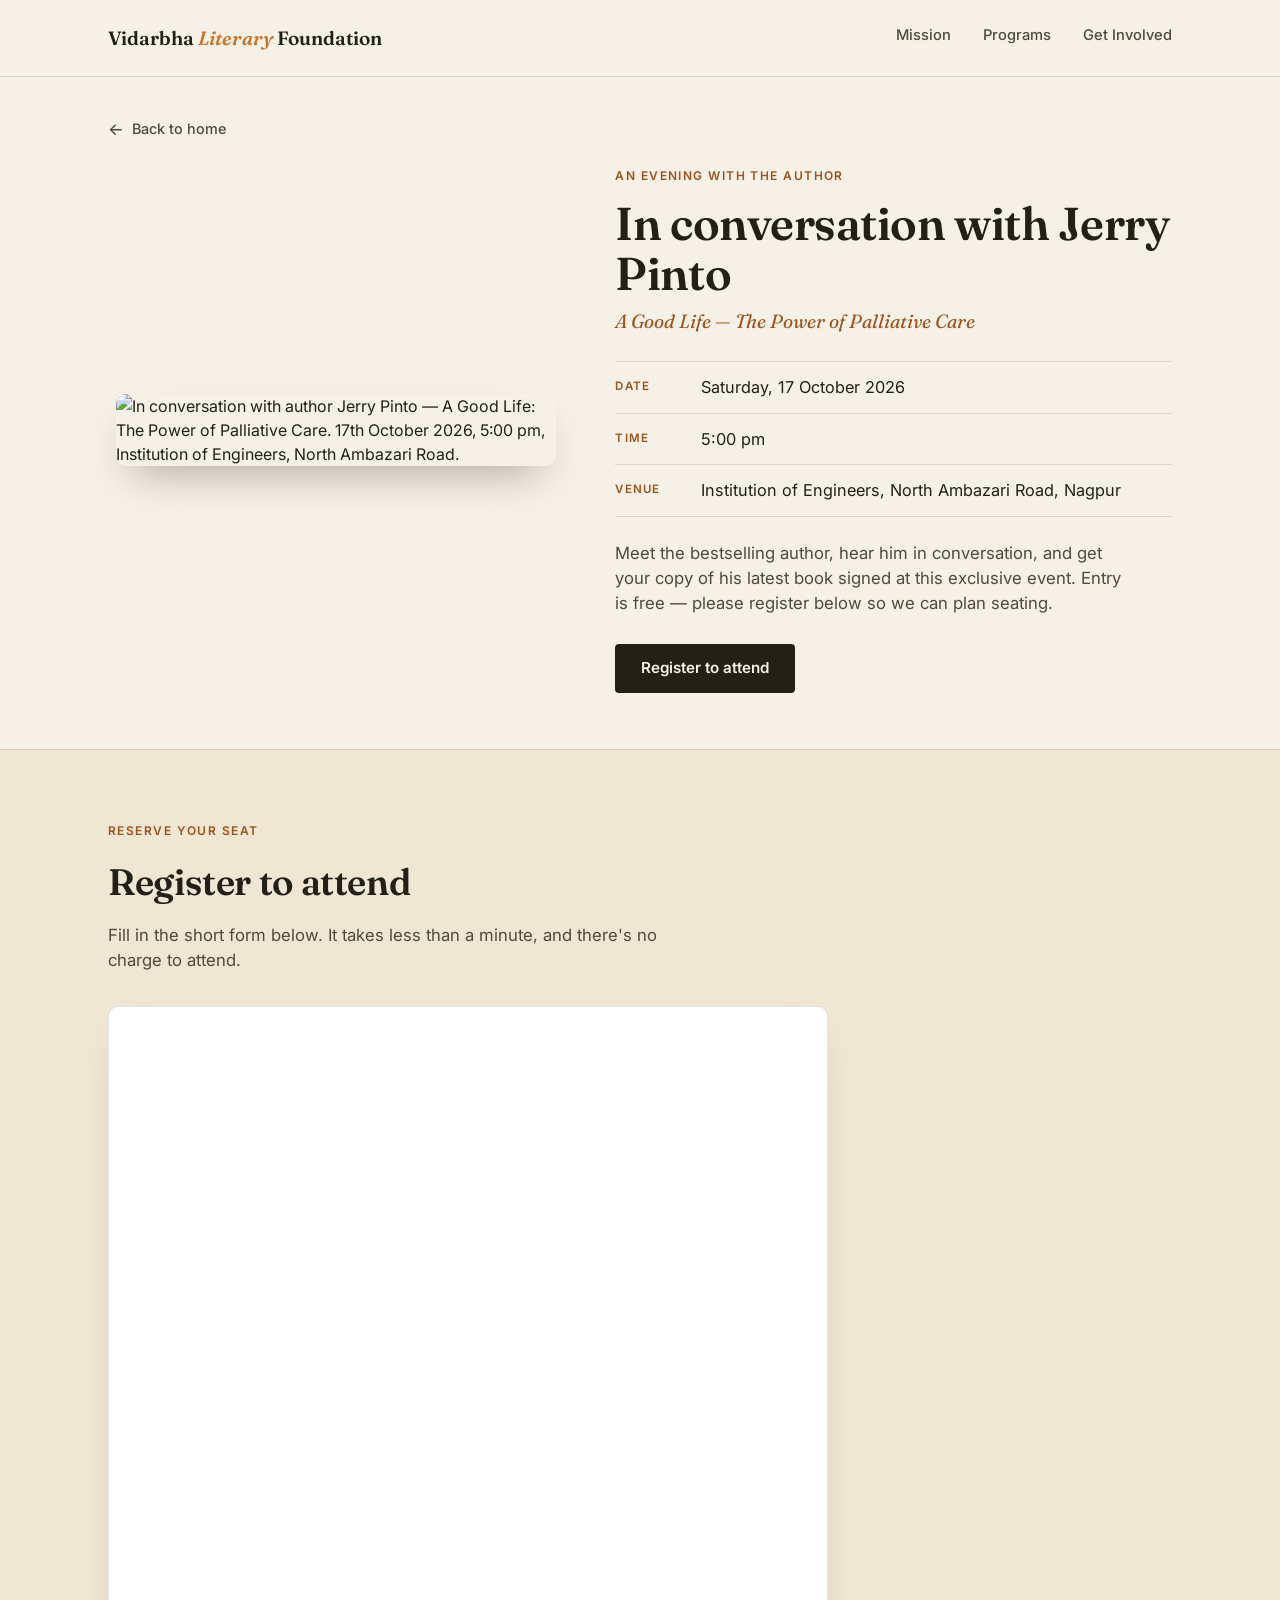
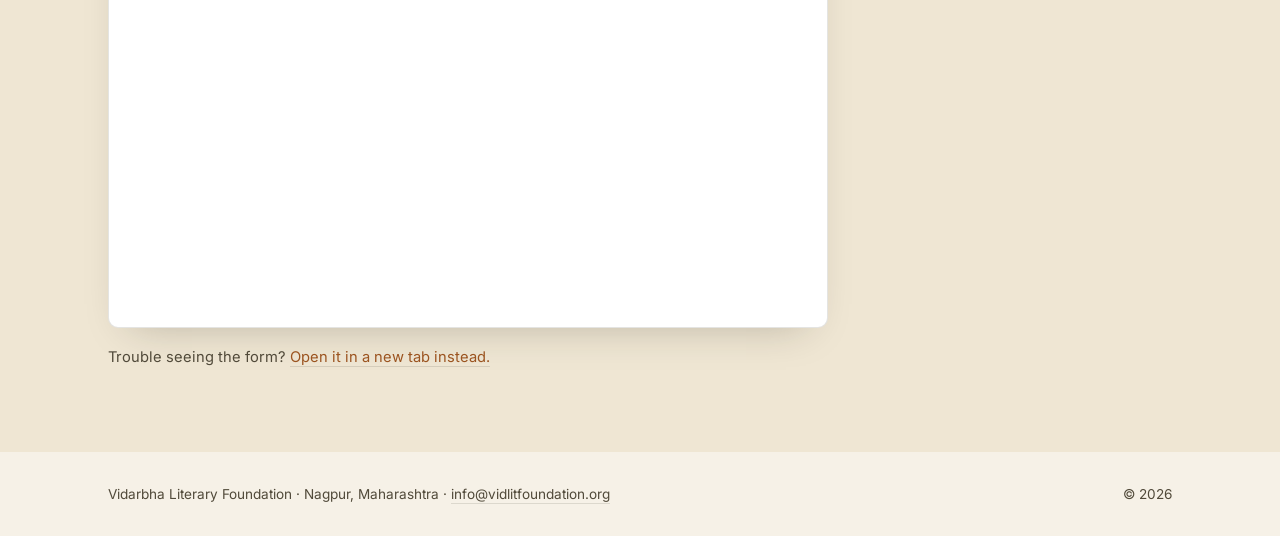
==== events.html @ 748b302e "Add events.html registration page with Jerry Pinto event and embedded Google Form" ====
<!DOCTYPE html>
<html lang="en">
<head>
<meta charset="UTF-8">
<meta name="viewport" content="width=device-width, initial-scale=1.0">
<title>Register &middot; Vidarbha Literary Foundation</title>
<meta name="description" content="Register to attend Vidarbha Literary Foundation events in Nagpur. In conversation with author Jerry Pinto — 17 October 2026, Institution of Engineers, North Ambazari Road.">
<link rel="preconnect" href="https://fonts.googleapis.com">
<link rel="preconnect" href="https://fonts.gstatic.com" crossorigin>
<link href="https://fonts.googleapis.com/css2?family=Fraunces:ital,opsz,wght@0,9..144,400;0,9..144,500;0,9..144,600;1,9..144,500&family=Tiro+Devanagari+Marathi:ital@0;1&family=Inter:wght@400;500;600&display=swap" rel="stylesheet">
<link rel="stylesheet" href="styles.css">
</head>
<body>

<header class="site-header">
  <div class="wrap header-inner">
    <a href="index.html#top" class="mark">Vidarbha <span class="mark-accent">Literary</span> Foundation </a>
    <nav class="nav">
      <a href="index.html#mission">Mission</a>
      <a href="index.html#programs">Programs</a>
      <a href="index.html#involve">Get Involved</a>
    </nav>
  </div>
</header>

<main id="top">

  <section class="event-hero">
    <div class="wrap">
      <a href="index.html#top" class="back-link"><span>&larr;</span> Back to home</a>

      <div class="event-hero-inner">

        <figure class="event-poster">
          <img src="assets/events/jerry-pinto-event.jpg"
               alt="In conversation with author Jerry Pinto — A Good Life: The Power of Palliative Care. 17th October 2026, 5:00 pm, Institution of Engineers, North Ambazari Road.">
        </figure>

        <div class="event-detail">
          <p class="eyebrow">An evening with the author</p>
          <h1>In conversation with Jerry Pinto</h1>
          <p class="event-tagline">A Good Life &mdash; The Power of Palliative Care</p>

          <ul class="event-facts">
            <li><span class="ef-label">Date</span><span class="ef-value">Saturday, 17 October 2026</span></li>
            <li><span class="ef-label">Time</span><span class="ef-value">5:00 pm</span></li>
            <li><span class="ef-label">Venue</span><span class="ef-value">Institution of Engineers, North Ambazari Road, Nagpur</span></li>
          </ul>

          <p class="event-blurb">Meet the bestselling author, hear him in conversation, and get your copy of his latest book signed at this exclusive event. Entry is free &mdash; please register below so we can plan seating.</p>

          <a href="#register" class="btn btn-primary">Register to attend</a>
        </div>

      </div>
    </div>
  </section>

  <section id="register" class="event-register">
    <div class="wrap">
      <p class="eyebrow">Reserve your seat</p>
      <h2>Register to attend</h2>
      <p class="register-note">Fill in the short form below. It takes less than a minute, and there's no charge to attend.</p>

      <div class="form-embed">
        <iframe
          src="https://docs.google.com/forms/d/e/1FAIpQLSd7gTxNficNeRsNKLKUkjPs3oEwN9eR02-To2cbUEwvg_stHw/viewform?embedded=true"
          width="100%" height="900" frameborder="0" marginheight="0" marginwidth="0"
          title="VLF Event Registration form">
          Loading the registration form&hellip;
        </iframe>
      </div>

      <p class="form-fallback">Trouble seeing the form? <a href="https://forms.gle/V7DaiuLiSs2oufFU7" target="_blank" rel="noopener">Open it in a new tab instead.</a></p>
    </div>
  </section>

</main>

<footer class="site-footer">
  <div class="wrap footer-inner">
    <span>Vidarbha Literary Foundation &middot; Nagpur, Maharashtra &middot; <a href="mailto:info@vidlitfoundation.org">info@vidlitfoundation.org</a></span>
    <span>&copy; <span id="year"></span></span>
  </div>
</footer>

<script>
  document.getElementById('year').textContent = new Date().getFullYear();
</script>
</body>
</html>
---- styles.css ----
/* ====== Tokens ====== */
:root {
  --paper: #F6F1E7;
  --paper-warm: #EFE6D3;
  --ink: #232017;
  --ink-soft: #514A3A;
  --marigold: #C9742B;
  --marigold-deep: #9B5420;
  --moss: #46563E;
  --rule: rgba(35, 32, 23, 0.12);

  --font-display: 'Fraunces', serif;
  --font-body: 'Inter', sans-serif;
  --font-deva: 'Tiro Devanagari Marathi', serif;

  --radius: 4px;
}

* { box-sizing: border-box; }

html { scroll-behavior: smooth; }

body {
  margin: 0;
  background: var(--paper);
  color: var(--ink);
  font-family: var(--font-body);
  line-height: 1.5;
  -webkit-font-smoothing: antialiased;
}

.wrap {
  max-width: 1120px;
  margin: 0 auto;
  padding: 0 28px;
}

a { color: inherit; }

h1, h2, h3 {
  font-family: var(--font-display);
  font-weight: 600;
  margin: 0;
  letter-spacing: -0.01em;
}

p { margin: 0; }

.eyebrow {
  font-family: var(--font-body);
  font-size: 0.75rem;
  font-weight: 600;
  text-transform: uppercase;
  letter-spacing: 0.12em;
  color: var(--marigold-deep);
  margin: 0 0 14px;
}

/* ====== Buttons ====== */
.btn {
  display: inline-block;
  padding: 13px 26px;
  border-radius: var(--radius);
  font-family: var(--font-body);
  font-weight: 600;
  font-size: 0.95rem;
  text-decoration: none;
  transition: transform 0.15s ease, box-shadow 0.15s ease;
}
.btn:focus-visible {
  outline: 3px solid var(--marigold);
  outline-offset: 2px;
}
.btn-primary {
  background: var(--ink);
  color: var(--paper);
}
.btn-primary:hover { transform: translateY(-1px); box-shadow: 0 6px 16px rgba(35,32,23,0.18); }
.btn-ghost {
  background: transparent;
  color: var(--ink);
  border: 1.5px solid var(--rule);
  margin-left: 12px;
}
.btn-ghost:hover { border-color: var(--ink); }
.btn-large { padding: 16px 34px; font-size: 1rem; margin-top: 8px; }

/* ====== Header ====== */
.site-header {
  position: sticky;
  top: 0;
  z-index: 10;
  background: rgba(246, 241, 231, 0.88);
  backdrop-filter: blur(8px);
  border-bottom: 1px solid var(--rule);
}
.header-inner {
  display: flex;
  align-items: center;
  justify-content: space-between;
  height: 76px;
}
.mark {
  font-family: var(--font-display);
  font-size: 1.2rem;
  font-weight: 600;
  text-decoration: none;
  color: var(--ink);
}
.mark-accent { color: var(--marigold); font-style: italic; }
.nav { display: flex; gap: 32px; }
.nav a {
  text-decoration: none;
  font-size: 0.92rem;
  font-weight: 500;
  color: var(--ink-soft);
  border-bottom: 2px solid transparent;
  padding-bottom: 4px;
  transition: color 0.15s, border-color 0.15s;
}
.nav a:hover { color: var(--ink); border-color: var(--marigold); }

/* ====== Hero ====== */
.hero { padding: 92px 0 64px; }
.hero-inner {
  display: grid;
  grid-template-columns: 1.15fr 0.85fr;
  gap: 56px;
  align-items: center;
}
.hero-text h1 {
  font-size: clamp(2.4rem, 4.2vw, 3.6rem);
  line-height: 1.08;
  margin-bottom: 26px;
  animation: heroFade 0.55s ease both;
}
@keyframes heroFade {
  from { opacity: 0; }
  to { opacity: 1; }
}
.hero-sub {
  font-size: 1.08rem;
  color: var(--ink-soft);
  max-width: 480px;
  margin-bottom: 34px;
}
.hero-actions { display: flex; align-items: center; }

/* Hero visual: featured Marathi quote plaque */
.hero-quote {
  position: relative;
  margin: 0;
  background: linear-gradient(158deg, #FFFDF8 0%, var(--paper-warm) 100%);
  border: 1px solid var(--rule);
  border-left: 4px solid var(--marigold);
  border-radius: 10px;
  padding: 40px 38px 34px;
  box-shadow: 0 18px 40px -18px rgba(35,32,23,0.28);
}
.hero-quote-label {
  font-family: var(--font-body);
  font-size: 0.72rem;
  font-weight: 600;
  letter-spacing: 0.14em;
  text-transform: uppercase;
  color: var(--marigold-deep);
  margin: 0 0 18px;
}
.hero-quote-text {
  margin: 0;
  font-family: var(--font-deva);
  font-size: clamp(2.15rem, 2.7vw, 2.65rem);
  line-height: 1.18;
  color: var(--ink);
  display: flex;
  flex-wrap: wrap;
  align-items: baseline;
  gap: 0.32em;
}
.vq-conj { color: var(--ink-soft); font-size: 0.82em; }
.vq-live { color: var(--marigold-deep); }
.hero-quote-rule {
  display: block;
  width: 46px;
  height: 3px;
  background: var(--marigold);
  border-radius: 2px;
  margin: 22px 0 20px;
}
.hero-quote-gloss {
  font-family: var(--font-display);
  font-style: italic;
  font-size: 1.12rem;
  color: var(--ink);
  margin: 0 0 10px;
}
.hero-quote-note {
  font-family: var(--font-body);
  font-size: 0.86rem;
  line-height: 1.55;
  color: var(--ink-soft);
  margin: 0 0 22px;
}
.hero-quote-note em { font-style: italic; color: var(--ink); }
.hero-quote-note [lang="mr"] { font-family: var(--font-deva); }
.hero-quote-attr {
  font-family: var(--font-deva);
  font-size: 0.92rem;
  color: var(--ink-soft);
  letter-spacing: 0.01em;
}

/* ====== Mission ====== */
.mission { padding: 96px 0; max-width: 880px; margin: 0 auto; }
.mission h2 {
  font-size: clamp(1.7rem, 3vw, 2.3rem);
  line-height: 1.2;
  margin: 0 0 28px;
}
.mission-body {
  font-size: 1.08rem;
  color: var(--ink-soft);
  max-width: 640px;
}

/* ====== Programs ====== */
.programs { padding: 0 0 100px; }
.programs h2 {
  font-size: clamp(1.7rem, 3vw, 2.3rem);
  margin-bottom: 44px;
  max-width: 600px;
}
.program-grid {
  display: grid;
  grid-template-columns: repeat(2, 1fr);
  gap: 24px;
}
.program-card {
  background: #fff;
  border: 1px solid var(--rule);
  border-radius: var(--radius);
  padding: 32px 28px;
}
.program-link {
  display: inline-block;
  margin: -6px 0 16px;
  font-family: var(--font-body);
  font-size: 0.9rem;
  color: var(--marigold-deep);
  text-decoration: none;
  border-bottom: 1px solid var(--rule);
  padding-bottom: 1px;
  transition: color 0.15s, border-color 0.15s;
}
.program-link:hover { color: var(--ink); border-color: var(--marigold); }


.program-mark {
  display: inline-block;
  font-size: 0.72rem;
  font-weight: 600;
  text-transform: uppercase;
  letter-spacing: 0.1em;
  color: var(--moss);
  background: rgba(70, 86, 62, 0.1);
  padding: 4px 10px;
  border-radius: 999px;
  margin-bottom: 18px;
}
.program-card h3 {
  font-size: 1.3rem;
  margin-bottom: 12px;
}
.program-card p {
  color: var(--ink-soft);
  font-size: 0.96rem;
  line-height: 1.6;
}

/* ====== Involve ====== */
.involve {
  background: var(--ink);
  color: var(--paper);
  padding: 96px 0;
}
.involve .eyebrow { color: var(--marigold); }
.involve h2 {
  font-size: clamp(1.7rem, 3vw, 2.3rem);
  max-width: 600px;
  margin-bottom: 48px;
}
.involve-grid {
  display: grid;
  grid-template-columns: repeat(3, 1fr);
  gap: 28px;
  margin-bottom: 48px;
}
.involve-item h3 {
  font-size: 1.15rem;
  margin-bottom: 10px;
  color: var(--paper);
}
.involve-item p {
  color: rgba(246, 241, 231, 0.72);
  font-size: 0.95rem;
  line-height: 1.6;
}
.involve .btn-primary {
  background: var(--marigold);
  color: var(--ink);
}
.involve .btn-primary:hover { box-shadow: 0 6px 16px rgba(201, 116, 43, 0.35); }

/* ====== Footer ====== */
.site-footer { padding: 32px 0; }
.footer-inner a {
  color: inherit;
  text-decoration: none;
  border-bottom: 1px solid var(--rule);
  padding-bottom: 1px;
  transition: color 0.15s, border-color 0.15s;
}
.footer-inner a:hover { color: var(--marigold-deep); border-color: var(--marigold); }
.footer-inner {
  display: flex;
  justify-content: space-between;
  font-size: 0.85rem;
  color: var(--ink-soft);
}

/* ====== Responsive ====== */
@media (max-width: 860px) {
  .hero-inner { grid-template-columns: 1fr; }
  .hero-quote { margin-top: 8px; padding: 32px 28px 28px; }
  .program-grid { grid-template-columns: 1fr; }
  .involve-grid { grid-template-columns: 1fr; gap: 32px; }
  .nav { display: none; }
  .footer-inner { flex-direction: column; gap: 6px; }
}

@media (prefers-reduced-motion: reduce) {
  * { transition: none !important; animation: none !important; scroll-behavior: auto !important; }
}

/* ====== Sub-pages (LitSpark + book pages) ====== */
.back-link {
  display: inline-flex;
  align-items: center;
  gap: 8px;
  font-family: var(--font-body);
  font-size: 0.9rem;
  font-weight: 500;
  color: var(--ink-soft);
  text-decoration: none;
  transition: color 0.15s;
}
.back-link:hover { color: var(--marigold-deep); }
.back-link span { font-size: 1.15em; line-height: 1; }

/* LitSpark hero: text + poster */
.litspark-hero { padding: 56px 0 40px; }
.litspark-hero-inner {
  display: grid;
  grid-template-columns: 1.25fr 0.75fr;
  gap: 56px;
  align-items: center;
  margin-top: 26px;
}
.litspark-hero h1 {
  font-size: clamp(2.2rem, 4.2vw, 3.4rem);
  line-height: 1.06;
  margin-bottom: 8px;
}
.litspark-tagline {
  font-family: var(--font-display);
  font-style: italic;
  font-size: 1.25rem;
  color: var(--marigold-deep);
  margin-bottom: 24px;
}
.litspark-poster { margin: 0; justify-self: center; }
.litspark-poster img {
  display: block;
  width: 100%;
  max-width: 300px;
  height: auto;
  border-radius: 10px;
  box-shadow: 0 18px 40px -18px rgba(35,32,23,0.4);
}

/* Prose blocks */
.prose { max-width: 680px; }
.prose p {
  font-size: 1.05rem;
  color: var(--ink-soft);
  margin-bottom: 20px;
}
.prose p:last-child { margin-bottom: 0; }
.prose a {
  color: var(--marigold-deep);
  text-decoration: none;
  border-bottom: 1px solid var(--rule);
  transition: border-color 0.15s, color 0.15s;
}
.prose a:hover { color: var(--ink); border-color: var(--marigold); }

/* Callout */
.callout {
  background: rgba(70, 86, 62, 0.08);
  border-left: 4px solid var(--moss);
  border-radius: var(--radius);
  padding: 18px 22px;
  margin: 8px 0 0;
  font-size: 0.98rem;
  color: var(--ink-soft);
  max-width: 640px;
}

/* Book picks on LitSpark page */
.book-picks { padding: 24px 0 100px; }
.book-picks .picks-note { color: var(--ink-soft); margin: 6px 0 32px; max-width: 560px; }
.picks-grid {
  display: grid;
  grid-template-columns: repeat(2, minmax(0, 1fr));
  gap: 32px;
  max-width: 620px;
}
.cover-card {
  display: block;
  text-decoration: none;
  color: inherit;
  background: #fff;
  border: 1px solid var(--rule);
  border-radius: 10px;
  padding: 26px 24px;
  text-align: center;
  transition: transform 0.18s ease, box-shadow 0.18s ease, border-color 0.18s ease;
}
.cover-card:hover {
  transform: translateY(-4px);
  box-shadow: 0 20px 40px -20px rgba(35,32,23,0.32);
  border-color: var(--marigold);
}
.cover-card img {
  display: block;
  width: 100%;
  max-width: 190px;
  height: auto;
  margin: 0 auto 18px;
  border-radius: 4px;
  box-shadow: 0 12px 26px -12px rgba(35,32,23,0.45);
}
.cover-card h3 { font-size: 1.12rem; margin-bottom: 6px; }
.cover-card .cover-cta {
  font-family: var(--font-body);
  font-size: 0.82rem;
  font-weight: 600;
  letter-spacing: 0.02em;
  color: var(--marigold-deep);
}

/* Book detail hero */
.book-hero { padding: 44px 0 56px; }
.book-hero-inner {
  display: grid;
  grid-template-columns: 300px 1fr;
  gap: 56px;
  align-items: start;
  margin-top: 26px;
}
.book-cover-figure { margin: 0; position: sticky; top: 100px; }
.book-cover-figure img {
  display: block;
  width: 100%;
  height: auto;
  border-radius: 6px;
  box-shadow: 0 22px 44px -20px rgba(35,32,23,0.5);
}
.book-hero-text h1 { font-size: clamp(2rem, 3.6vw, 2.8rem); margin-bottom: 4px; }
.book-byline {
  font-family: var(--font-display);
  font-style: italic;
  font-size: 1.15rem;
  color: var(--marigold-deep);
  margin-bottom: 22px;
}

/* Resource sections */
.resources { padding: 0 0 100px; }
.resource-group { margin-bottom: 46px; }
.resource-group:last-child { margin-bottom: 0; }
.resource-group h2 { font-size: 1.4rem; margin-bottom: 6px; }
.resource-group .group-sub { font-size: 0.95rem; color: var(--ink-soft); margin-bottom: 20px; max-width: 620px; }
.resource-list {
  list-style: none;
  margin: 0;
  padding: 0;
  display: grid;
  grid-template-columns: repeat(2, minmax(0, 1fr));
  gap: 14px 36px;
}
.resource-list li { border-bottom: 1px solid var(--rule); padding-bottom: 13px; }
.resource-list a {
  display: block;
  text-decoration: none;
  color: var(--ink);
  font-weight: 600;
  font-size: 0.98rem;
  transition: color 0.15s;
}
.resource-list a:hover { color: var(--marigold-deep); }
.resource-list .r-desc {
  display: block;
  font-family: var(--font-body);
  font-size: 0.85rem;
  font-weight: 400;
  color: var(--ink-soft);
  margin-top: 3px;
}

/* Sub-page responsive */
@media (max-width: 860px) {
  .litspark-hero-inner { grid-template-columns: 1fr; gap: 34px; }
  .litspark-poster { order: -1; justify-self: start; }
  .book-hero-inner { grid-template-columns: 1fr; gap: 30px; max-width: 440px; }
  .book-cover-figure { position: static; max-width: 260px; }
  .resource-list { grid-template-columns: 1fr; }
}
@media (max-width: 480px) {
  .picks-grid { grid-template-columns: 1fr; max-width: 260px; }
}
/* ====== Events / Registration page ====== */
.event-hero { padding: 40px 0 56px; }
.event-hero-inner {
  display: grid;
  grid-template-columns: 0.9fr 1.1fr;
  gap: 52px;
  align-items: center;
  margin-top: 26px;
}
.event-poster { margin: 0; justify-self: center; }
.event-poster img {
  display: block;
  width: 100%;
  max-width: 440px;
  height: auto;
  border-radius: 10px;
  box-shadow: 0 20px 44px -18px rgba(35,32,23,0.42);
}
.event-detail h1 {
  font-size: clamp(2rem, 3.6vw, 2.9rem);
  line-height: 1.08;
  margin-bottom: 8px;
}
.event-tagline {
  font-family: var(--font-display);
  font-style: italic;
  font-size: 1.2rem;
  color: var(--marigold-deep);
  margin-bottom: 26px;
}
.event-facts {
  list-style: none;
  margin: 0 0 24px;
  padding: 0;
  border-top: 1px solid var(--rule);
}
.event-facts li {
  display: flex;
  gap: 18px;
  padding: 13px 0;
  border-bottom: 1px solid var(--rule);
}
.ef-label {
  flex: 0 0 68px;
  font-family: var(--font-body);
  font-size: 0.72rem;
  font-weight: 600;
  text-transform: uppercase;
  letter-spacing: 0.1em;
  color: var(--marigold-deep);
  padding-top: 3px;
}
.ef-value {
  font-size: 1.02rem;
  color: var(--ink);
}
.event-blurb {
  font-size: 1.05rem;
  color: var(--ink-soft);
  max-width: 520px;
  margin-bottom: 28px;
}

/* Registration form section */
.event-register {
  background: var(--paper-warm);
  padding: 72px 0 84px;
  border-top: 1px solid var(--rule);
}
.event-register h2 {
  font-size: clamp(1.7rem, 3vw, 2.3rem);
  margin-bottom: 14px;
}
.register-note {
  font-size: 1.05rem;
  color: var(--ink-soft);
  max-width: 560px;
  margin-bottom: 32px;
}
.form-embed {
  background: #fff;
  border: 1px solid var(--rule);
  border-radius: 10px;
  padding: 10px;
  box-shadow: 0 18px 40px -22px rgba(35,32,23,0.28);
  max-width: 720px;
}
.form-embed iframe {
  display: block;
  width: 100%;
  border: 0;
  border-radius: 6px;
}
.form-fallback {
  margin-top: 18px;
  font-size: 0.92rem;
  color: var(--ink-soft);
}
.form-fallback a {
  color: var(--marigold-deep);
  text-decoration: none;
  border-bottom: 1px solid var(--rule);
  transition: color 0.15s, border-color 0.15s;
}
.form-fallback a:hover { color: var(--ink); border-color: var(--marigold); }

/* Events page responsive */
@media (max-width: 860px) {
  .event-hero-inner { grid-template-columns: 1fr; gap: 32px; }
  .event-poster { order: -1; justify-self: start; }
  .event-poster img { max-width: 100%; }
}
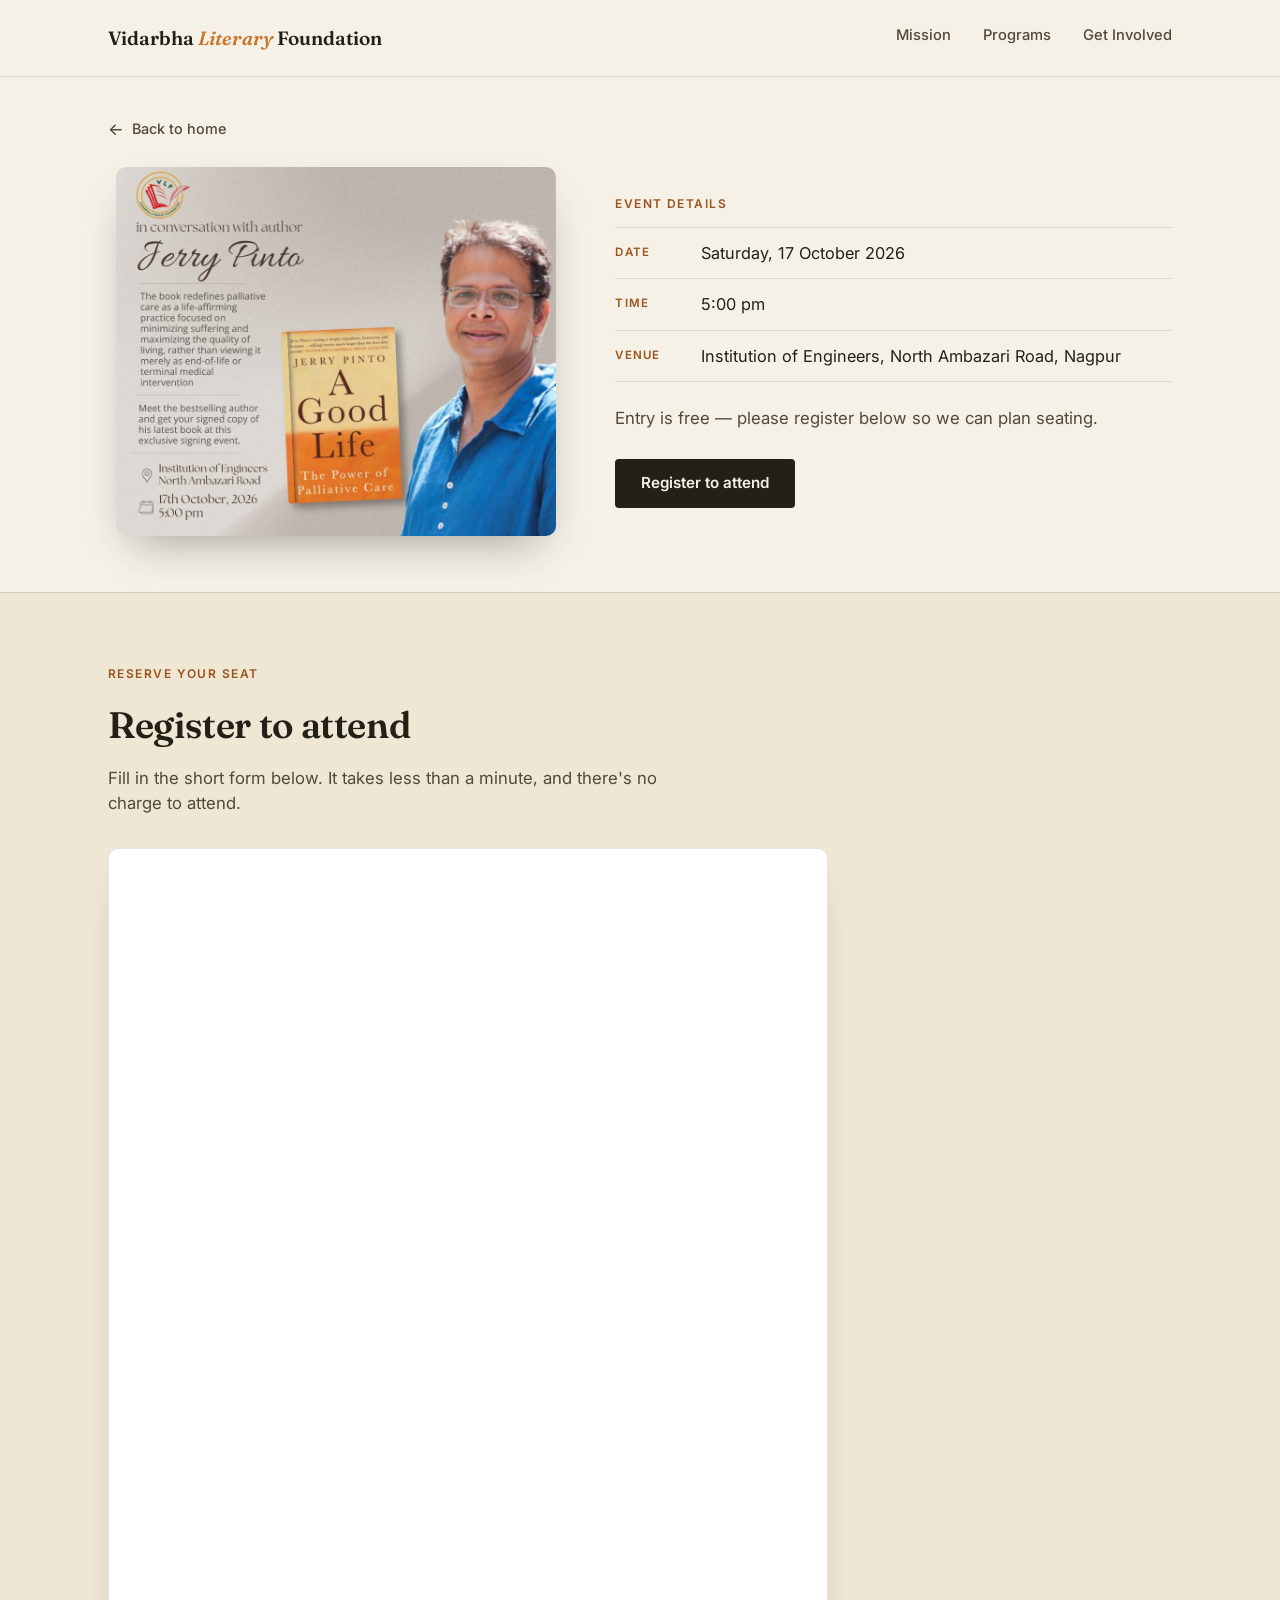
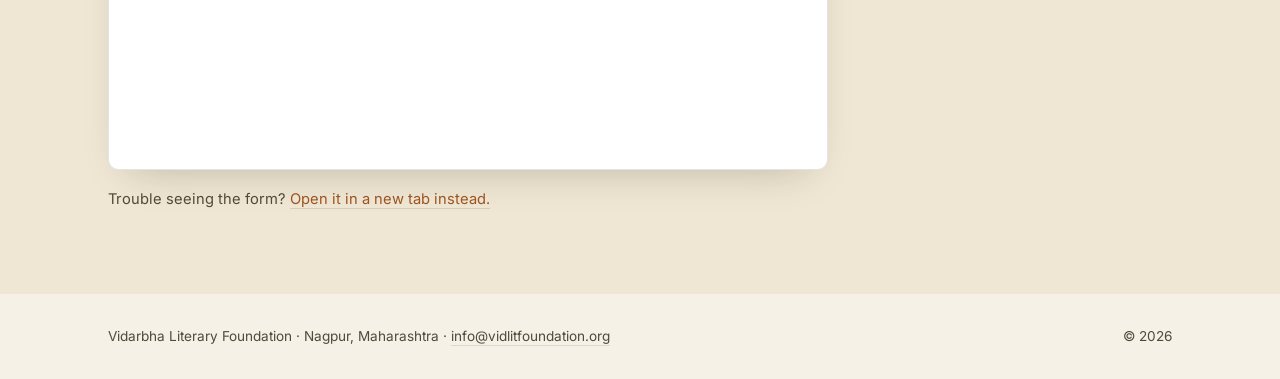
==== commit b3982321: "Fix event poster image path (.jpeg) and trim duplicate event" ====
--- a/events.html
+++ b/events.html
@@ -32,14 +32,12 @@
       <div class="event-hero-inner">
 
         <figure class="event-poster">
-          <img src="assets/events/jerry-pinto-event.jpg"
+          <img src="assets/events/jerry-pinto-event.jpeg"
                alt="In conversation with author Jerry Pinto — A Good Life: The Power of Palliative Care. 17th October 2026, 5:00 pm, Institution of Engineers, North Ambazari Road.">
         </figure>
 
         <div class="event-detail">
-          <p class="eyebrow">An evening with the author</p>
-          <h1>In conversation with Jerry Pinto</h1>
-          <p class="event-tagline">A Good Life &mdash; The Power of Palliative Care</p>
+          <p class="eyebrow">Event details</p>
 
           <ul class="event-facts">
             <li><span class="ef-label">Date</span><span class="ef-value">Saturday, 17 October 2026</span></li>
@@ -47,7 +45,7 @@
             <li><span class="ef-label">Venue</span><span class="ef-value">Institution of Engineers, North Ambazari Road, Nagpur</span></li>
           </ul>
 
-          <p class="event-blurb">Meet the bestselling author, hear him in conversation, and get your copy of his latest book signed at this exclusive event. Entry is free &mdash; please register below so we can plan seating.</p>
+          <p class="event-blurb">Entry is free &mdash; please register below so we can plan seating.</p>
 
           <a href="#register" class="btn btn-primary">Register to attend</a>
         </div>
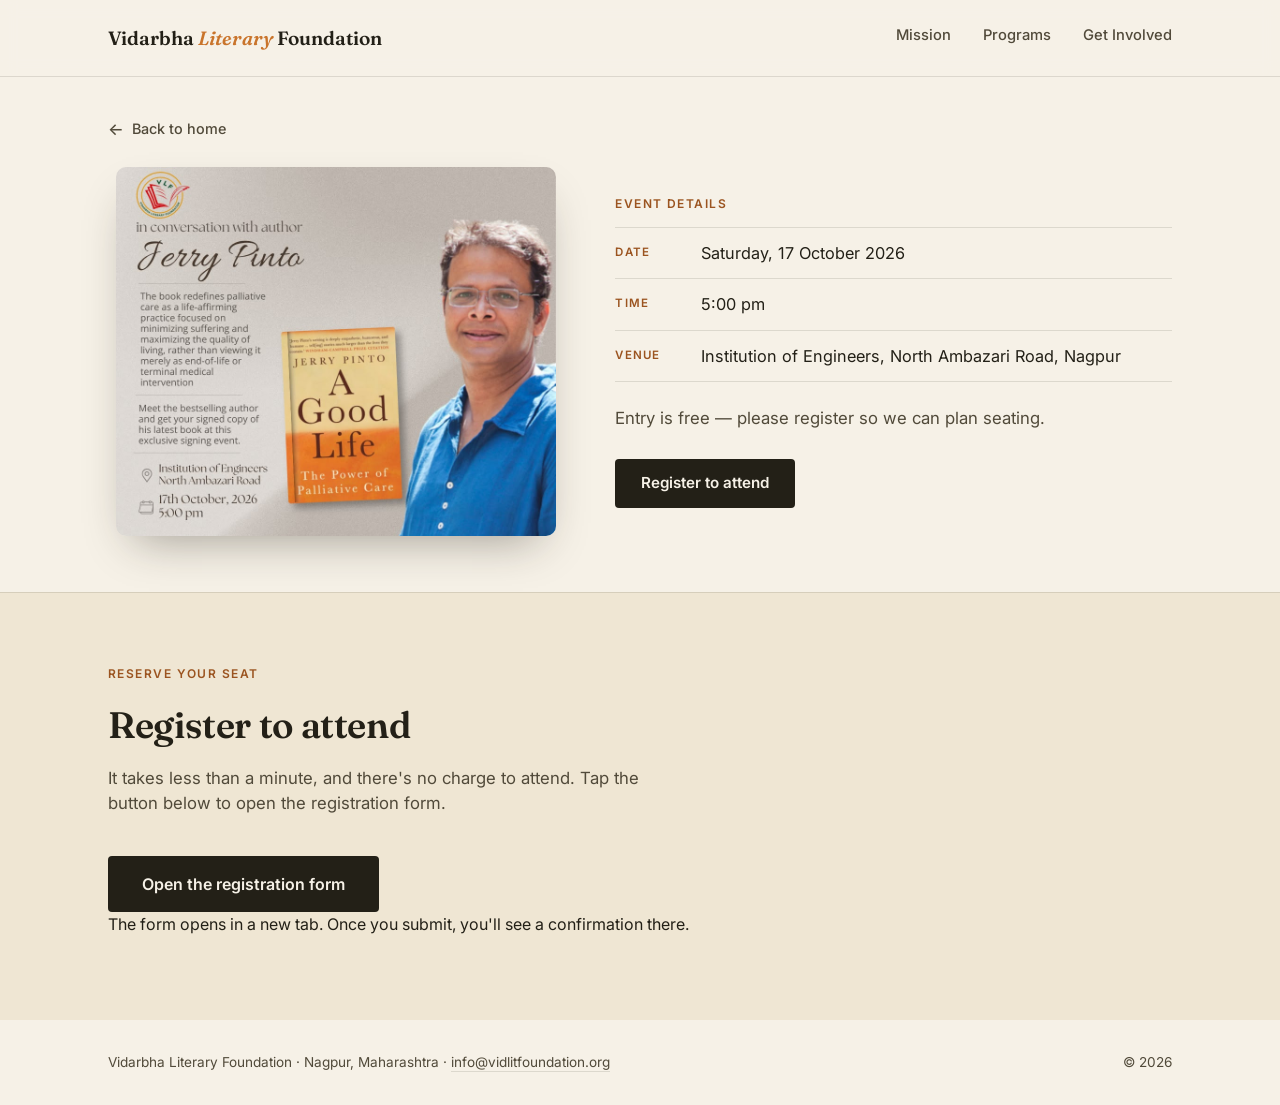
==== commit 955b68cb: "Switch registration to a button that opens the Google Form" ====
--- a/events.html
+++ b/events.html
@@ -45,7 +45,7 @@
             <li><span class="ef-label">Venue</span><span class="ef-value">Institution of Engineers, North Ambazari Road, Nagpur</span></li>
           </ul>
 
-          <p class="event-blurb">Entry is free &mdash; please register below so we can plan seating.</p>
+          <p class="event-blurb">Entry is free &mdash; please register so we can plan seating.</p>
 
           <a href="#register" class="btn btn-primary">Register to attend</a>
         </div>
@@ -55,21 +55,14 @@
   </section>
 
   <section id="register" class="event-register">
-    <div class="wrap">
+    <div class="wrap register-cta">
       <p class="eyebrow">Reserve your seat</p>
       <h2>Register to attend</h2>
-      <p class="register-note">Fill in the short form below. It takes less than a minute, and there's no charge to attend.</p>
+      <p class="register-note">It takes less than a minute, and there's no charge to attend. Tap the button below to open the registration form.</p>
 
-      <div class="form-embed">
-        <iframe
-          src="https://docs.google.com/forms/d/e/1FAIpQLSd7gTxNficNeRsNKLKUkjPs3oEwN9eR02-To2cbUEwvg_stHw/viewform?embedded=true"
-          width="100%" height="900" frameborder="0" marginheight="0" marginwidth="0"
-          title="VLF Event Registration form">
-          Loading the registration form&hellip;
-        </iframe>
-      </div>
+      <a href="https://forms.gle/V7DaiuLiSs2oufFU7" target="_blank" rel="noopener" class="btn btn-primary btn-large">Open the registration form</a>
 
-      <p class="form-fallback">Trouble seeing the form? <a href="https://forms.gle/V7DaiuLiSs2oufFU7" target="_blank" rel="noopener">Open it in a new tab instead.</a></p>
+      <p class="register-hint">The form opens in a new tab. Once you submit, you'll see a confirmation there.</p>
     </div>
   </section>
 
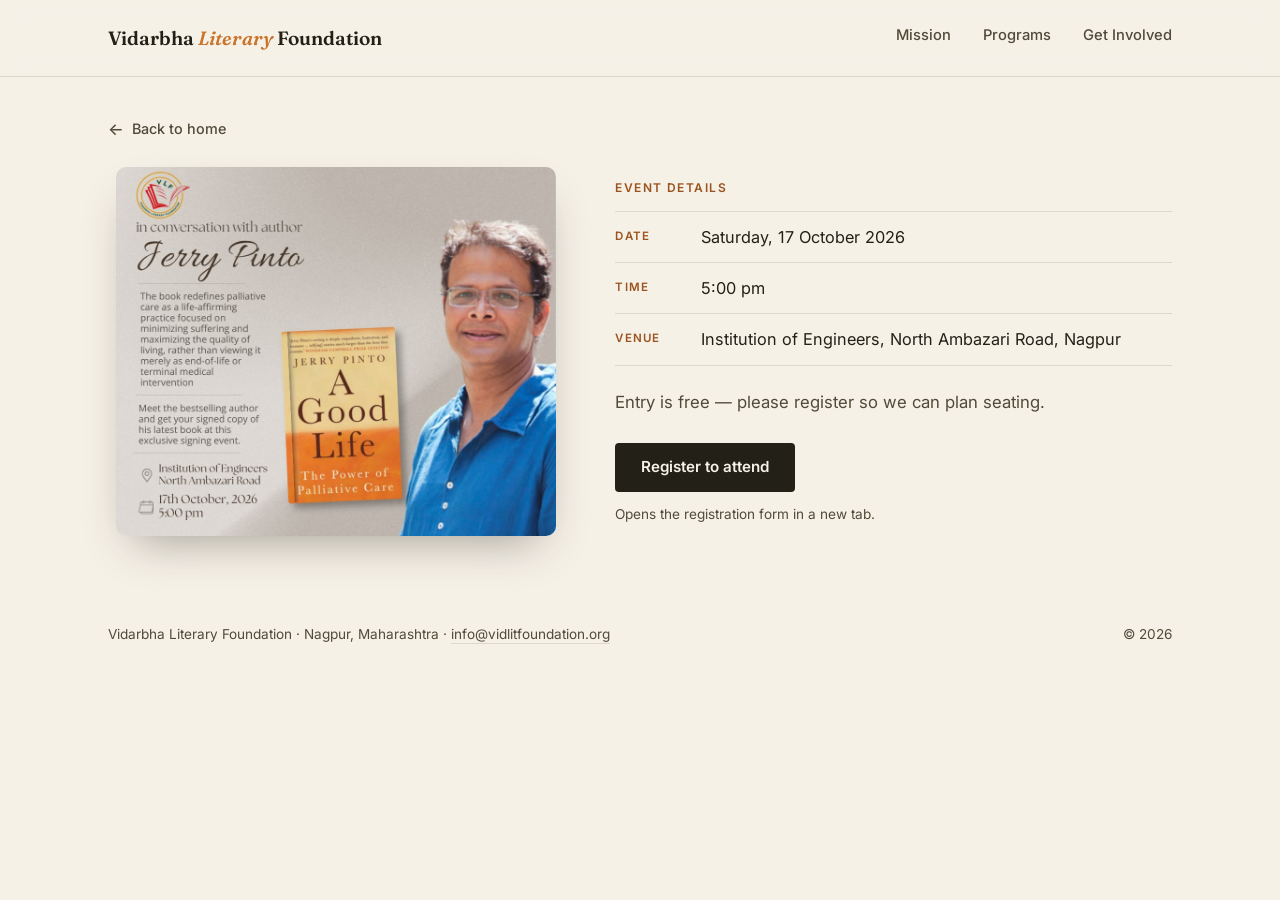
==== commit 0aaff2c9: "Remove duplicate register section; point top button to the registration form" ====
--- a/events.html
+++ b/events.html
@@ -47,22 +47,11 @@
 
           <p class="event-blurb">Entry is free &mdash; please register so we can plan seating.</p>
 
-          <a href="#register" class="btn btn-primary">Register to attend</a>
+          <a href="https://forms.gle/V7DaiuLiSs2oufFU7" target="_blank" rel="noopener" class="btn btn-primary">Register to attend</a>
+          <p style="margin-top:12px; font-size:0.85rem; color:var(--ink-soft);">Opens the registration form in a new tab.</p>
         </div>
 
       </div>
-    </div>
-  </section>
-
-  <section id="register" class="event-register">
-    <div class="wrap register-cta">
-      <p class="eyebrow">Reserve your seat</p>
-      <h2>Register to attend</h2>
-      <p class="register-note">It takes less than a minute, and there's no charge to attend. Tap the button below to open the registration form.</p>
-
-      <a href="https://forms.gle/V7DaiuLiSs2oufFU7" target="_blank" rel="noopener" class="btn btn-primary btn-large">Open the registration form</a>
-
-      <p class="register-hint">The form opens in a new tab. Once you submit, you'll see a confirmation there.</p>
     </div>
   </section>
 
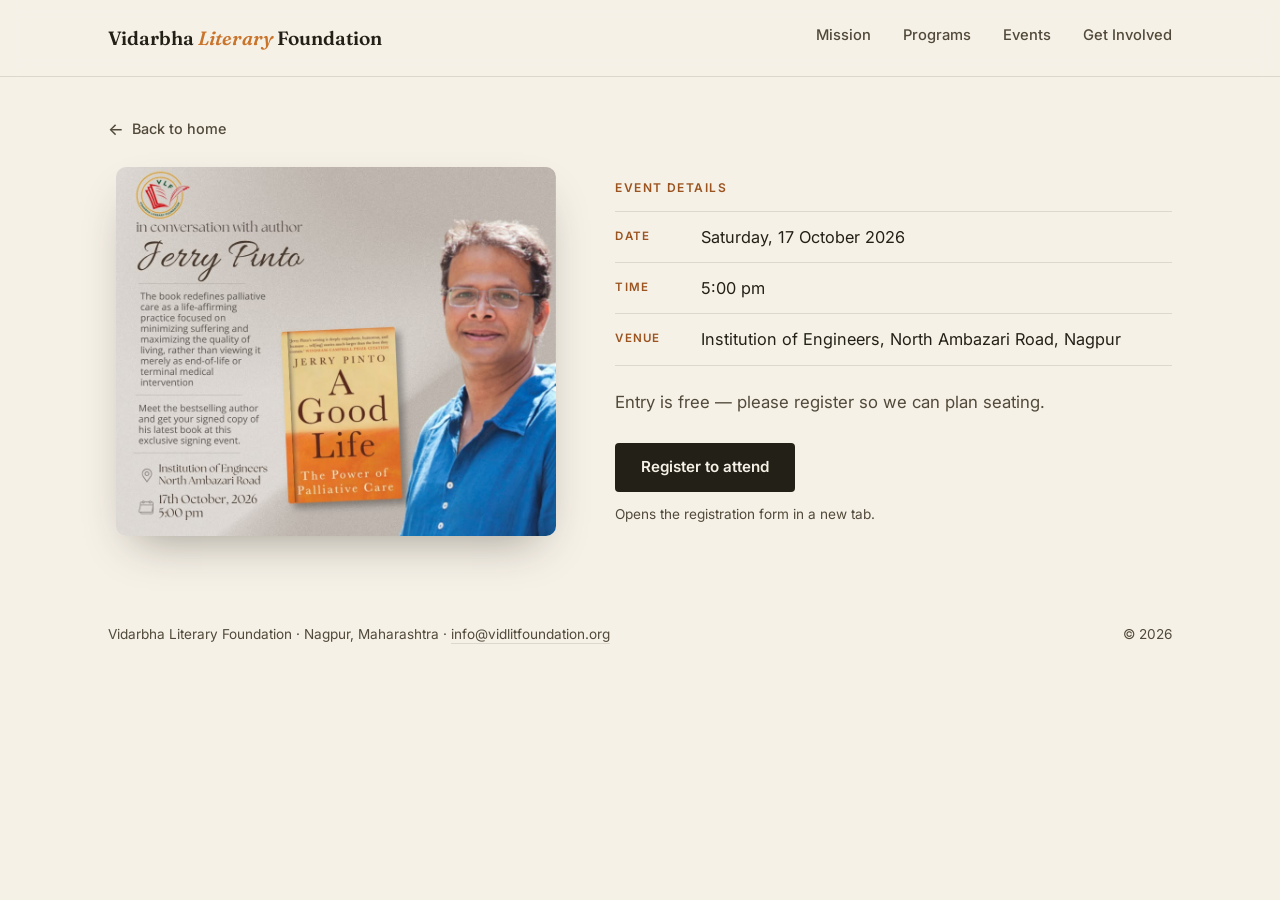
==== commit 71e0739f: "Add Events link to site navigation" ====
--- a/events.html
+++ b/events.html
@@ -18,6 +18,7 @@
     <nav class="nav">
       <a href="index.html#mission">Mission</a>
       <a href="index.html#programs">Programs</a>
+      <a href="events.html">Events</a>
       <a href="index.html#involve">Get Involved</a>
     </nav>
   </div>
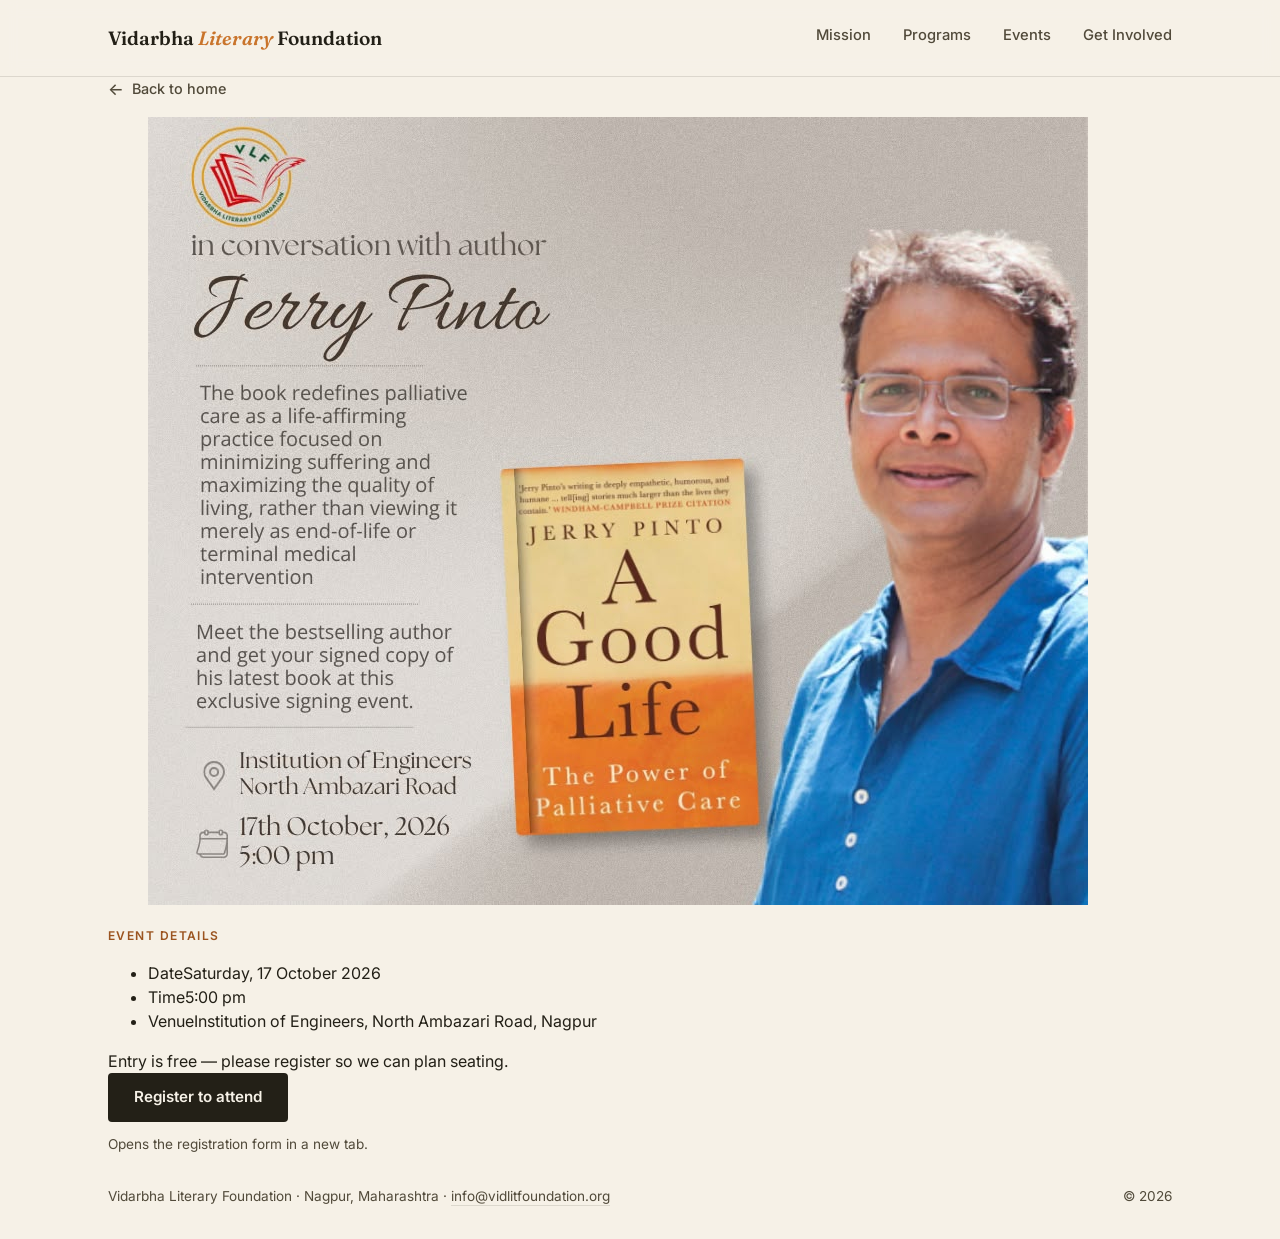
==== commit a2926d15: "Add mobile hamburger menu across all pages; add Events link to sub-page navs" ====
--- a/events.html
+++ b/events.html
@@ -21,6 +21,9 @@
       <a href="events.html">Events</a>
       <a href="index.html#involve">Get Involved</a>
     </nav>
+    <button class="nav-toggle" aria-label="Open menu" aria-expanded="false">
+      <span></span><span></span><span></span>
+    </button>
   </div>
 </header>
 
@@ -67,6 +70,24 @@
 
 <script>
   document.getElementById('year').textContent = new Date().getFullYear();
+
+  // Mobile menu toggle
+  (function () {
+    var toggle = document.querySelector('.nav-toggle');
+    var nav = document.querySelector('.nav');
+    if (toggle && nav) {
+      toggle.addEventListener('click', function () {
+        var isOpen = nav.classList.toggle('open');
+        toggle.setAttribute('aria-expanded', isOpen ? 'true' : 'false');
+      });
+      nav.querySelectorAll('a').forEach(function (link) {
+        link.addEventListener('click', function () {
+          nav.classList.remove('open');
+          toggle.setAttribute('aria-expanded', 'false');
+        });
+      });
+    }
+  })();
 </script>
 </body>
 </html>
--- a/styles.css
+++ b/styles.css
@@ -120,6 +120,28 @@
 }
 .nav a:hover { color: var(--ink); border-color: var(--marigold); }
 
+/* Mobile menu button (hamburger) — hidden on desktop, shown on small screens */
+.nav-toggle {
+  display: none;
+  flex-direction: column;
+  justify-content: center;
+  gap: 5px;
+  width: 44px;
+  height: 44px;
+  padding: 0;
+  background: transparent;
+  border: 0;
+  cursor: pointer;
+}
+.nav-toggle span {
+  display: block;
+  width: 24px;
+  height: 2px;
+  margin: 0 auto;
+  background: var(--ink);
+  border-radius: 2px;
+}
+
 /* ====== Hero ====== */
 .hero { padding: 92px 0 64px; }
 .hero-inner {
@@ -334,7 +356,22 @@
   .hero-quote { margin-top: 8px; padding: 32px 28px 28px; }
   .program-grid { grid-template-columns: 1fr; }
   .involve-grid { grid-template-columns: 1fr; gap: 32px; }
-  .nav { display: none; }
+  .nav-toggle { display: flex; }
+  .nav {
+    display: none;
+    position: absolute;
+    top: 100%;
+    left: 0;
+    right: 0;
+    flex-direction: column;
+    gap: 0;
+    background: var(--paper);
+    border-bottom: 1px solid var(--rule);
+    box-shadow: 0 10px 20px -12px rgba(35, 32, 23, 0.25);
+    padding: 8px 28px 14px;
+  }
+  .nav.open { display: flex; }
+  .nav a { padding: 12px 0; }
   .footer-inner { flex-direction: column; gap: 6px; }
 }
 
@@ -529,116 +566,3 @@
 @media (max-width: 480px) {
   .picks-grid { grid-template-columns: 1fr; max-width: 260px; }
 }
-/* ====== Events / Registration page ====== */
-.event-hero { padding: 40px 0 56px; }
-.event-hero-inner {
-  display: grid;
-  grid-template-columns: 0.9fr 1.1fr;
-  gap: 52px;
-  align-items: center;
-  margin-top: 26px;
-}
-.event-poster { margin: 0; justify-self: center; }
-.event-poster img {
-  display: block;
-  width: 100%;
-  max-width: 440px;
-  height: auto;
-  border-radius: 10px;
-  box-shadow: 0 20px 44px -18px rgba(35,32,23,0.42);
-}
-.event-detail h1 {
-  font-size: clamp(2rem, 3.6vw, 2.9rem);
-  line-height: 1.08;
-  margin-bottom: 8px;
-}
-.event-tagline {
-  font-family: var(--font-display);
-  font-style: italic;
-  font-size: 1.2rem;
-  color: var(--marigold-deep);
-  margin-bottom: 26px;
-}
-.event-facts {
-  list-style: none;
-  margin: 0 0 24px;
-  padding: 0;
-  border-top: 1px solid var(--rule);
-}
-.event-facts li {
-  display: flex;
-  gap: 18px;
-  padding: 13px 0;
-  border-bottom: 1px solid var(--rule);
-}
-.ef-label {
-  flex: 0 0 68px;
-  font-family: var(--font-body);
-  font-size: 0.72rem;
-  font-weight: 600;
-  text-transform: uppercase;
-  letter-spacing: 0.1em;
-  color: var(--marigold-deep);
-  padding-top: 3px;
-}
-.ef-value {
-  font-size: 1.02rem;
-  color: var(--ink);
-}
-.event-blurb {
-  font-size: 1.05rem;
-  color: var(--ink-soft);
-  max-width: 520px;
-  margin-bottom: 28px;
-}
-
-/* Registration form section */
-.event-register {
-  background: var(--paper-warm);
-  padding: 72px 0 84px;
-  border-top: 1px solid var(--rule);
-}
-.event-register h2 {
-  font-size: clamp(1.7rem, 3vw, 2.3rem);
-  margin-bottom: 14px;
-}
-.register-note {
-  font-size: 1.05rem;
-  color: var(--ink-soft);
-  max-width: 560px;
-  margin-bottom: 32px;
-}
-.form-embed {
-  background: #fff;
-  border: 1px solid var(--rule);
-  border-radius: 10px;
-  padding: 10px;
-  box-shadow: 0 18px 40px -22px rgba(35,32,23,0.28);
-  max-width: 720px;
-}
-.form-embed iframe {
-  display: block;
-  width: 100%;
-  border: 0;
-  border-radius: 6px;
-}
-.form-fallback {
-  margin-top: 18px;
-  font-size: 0.92rem;
-  color: var(--ink-soft);
-}
-.form-fallback a {
-  color: var(--marigold-deep);
-  text-decoration: none;
-  border-bottom: 1px solid var(--rule);
-  transition: color 0.15s, border-color 0.15s;
-}
-.form-fallback a:hover { color: var(--ink); border-color: var(--marigold); }
-
-/* Events page responsive */
-@media (max-width: 860px) {
-  .event-hero-inner { grid-template-columns: 1fr; gap: 32px; }
-  .event-poster { order: -1; justify-self: start; }
-  .event-poster img { max-width: 100%; }
-}
-
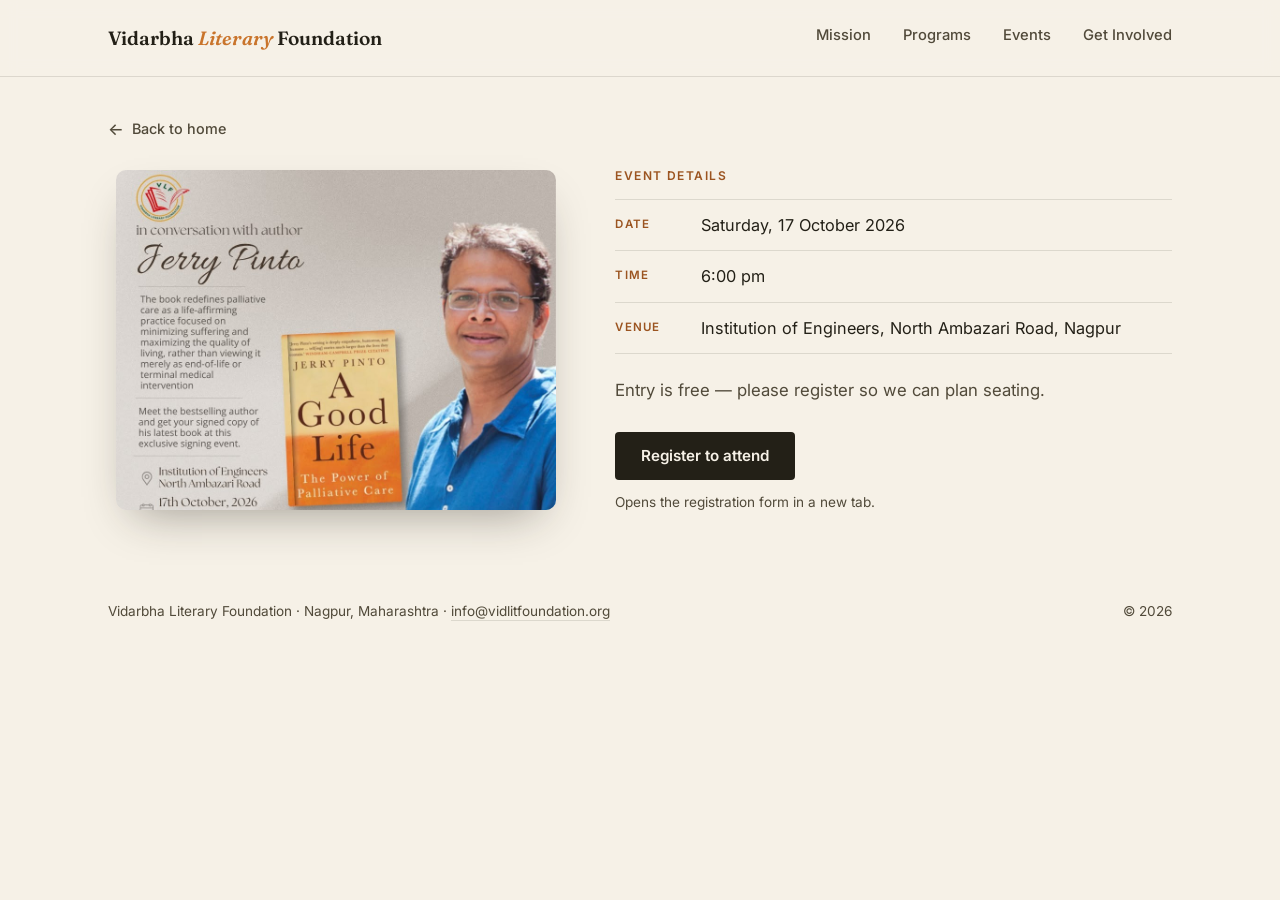
==== commit 9e35c0a3: "Event time changed to 6 pm, cropped poster" ====
--- a/events.html
+++ b/events.html
@@ -37,7 +37,7 @@
 
         <figure class="event-poster">
           <img src="assets/events/jerry-pinto-event.jpeg"
-               alt="In conversation with author Jerry Pinto — A Good Life: The Power of Palliative Care. 17th October 2026, 5:00 pm, Institution of Engineers, North Ambazari Road.">
+               alt="In conversation with author Jerry Pinto — A Good Life: The Power of Palliative Care. 17th October 2026, Institution of Engineers, North Ambazari Road.">
         </figure>
 
         <div class="event-detail">
@@ -45,7 +45,7 @@
 
           <ul class="event-facts">
             <li><span class="ef-label">Date</span><span class="ef-value">Saturday, 17 October 2026</span></li>
-            <li><span class="ef-label">Time</span><span class="ef-value">5:00 pm</span></li>
+            <li><span class="ef-label">Time</span><span class="ef-value">6:00 pm</span></li>
             <li><span class="ef-label">Venue</span><span class="ef-value">Institution of Engineers, North Ambazari Road, Nagpur</span></li>
           </ul>
 
--- a/styles.css
+++ b/styles.css
@@ -566,3 +566,116 @@
 @media (max-width: 480px) {
   .picks-grid { grid-template-columns: 1fr; max-width: 260px; }
 }
+
+/* ====== Events / Registration page ====== */
+.event-hero { padding: 40px 0 56px; }
+.event-hero-inner {
+  display: grid;
+  grid-template-columns: 0.9fr 1.1fr;
+  gap: 52px;
+  align-items: center;
+  margin-top: 26px;
+}
+.event-poster { margin: 0; justify-self: center; }
+.event-poster img {
+  display: block;
+  width: 100%;
+  max-width: 440px;
+  height: auto;
+  border-radius: 10px;
+  box-shadow: 0 20px 44px -18px rgba(35,32,23,0.42);
+}
+.event-detail h1 {
+  font-size: clamp(2rem, 3.6vw, 2.9rem);
+  line-height: 1.08;
+  margin-bottom: 8px;
+}
+.event-tagline {
+  font-family: var(--font-display);
+  font-style: italic;
+  font-size: 1.2rem;
+  color: var(--marigold-deep);
+  margin-bottom: 26px;
+}
+.event-facts {
+  list-style: none;
+  margin: 0 0 24px;
+  padding: 0;
+  border-top: 1px solid var(--rule);
+}
+.event-facts li {
+  display: flex;
+  gap: 18px;
+  padding: 13px 0;
+  border-bottom: 1px solid var(--rule);
+}
+.ef-label {
+  flex: 0 0 68px;
+  font-family: var(--font-body);
+  font-size: 0.72rem;
+  font-weight: 600;
+  text-transform: uppercase;
+  letter-spacing: 0.1em;
+  color: var(--marigold-deep);
+  padding-top: 3px;
+}
+.ef-value {
+  font-size: 1.02rem;
+  color: var(--ink);
+}
+.event-blurb {
+  font-size: 1.05rem;
+  color: var(--ink-soft);
+  max-width: 520px;
+  margin-bottom: 28px;
+}
+
+/* Registration form section */
+.event-register {
+  background: var(--paper-warm);
+  padding: 72px 0 84px;
+  border-top: 1px solid var(--rule);
+}
+.event-register h2 {
+  font-size: clamp(1.7rem, 3vw, 2.3rem);
+  margin-bottom: 14px;
+}
+.register-note {
+  font-size: 1.05rem;
+  color: var(--ink-soft);
+  max-width: 560px;
+  margin-bottom: 32px;
+}
+.form-embed {
+  background: #fff;
+  border: 1px solid var(--rule);
+  border-radius: 10px;
+  padding: 10px;
+  box-shadow: 0 18px 40px -22px rgba(35,32,23,0.28);
+  max-width: 720px;
+}
+.form-embed iframe {
+  display: block;
+  width: 100%;
+  border: 0;
+  border-radius: 6px;
+}
+.form-fallback {
+  margin-top: 18px;
+  font-size: 0.92rem;
+  color: var(--ink-soft);
+}
+.form-fallback a {
+  color: var(--marigold-deep);
+  text-decoration: none;
+  border-bottom: 1px solid var(--rule);
+  transition: color 0.15s, border-color 0.15s;
+}
+.form-fallback a:hover { color: var(--ink); border-color: var(--marigold); }
+
+/* Events page responsive */
+@media (max-width: 860px) {
+  .event-hero-inner { grid-template-columns: 1fr; gap: 32px; }
+  .event-poster { order: -1; justify-self: start; }
+  .event-poster img { max-width: 100%; }
+}
